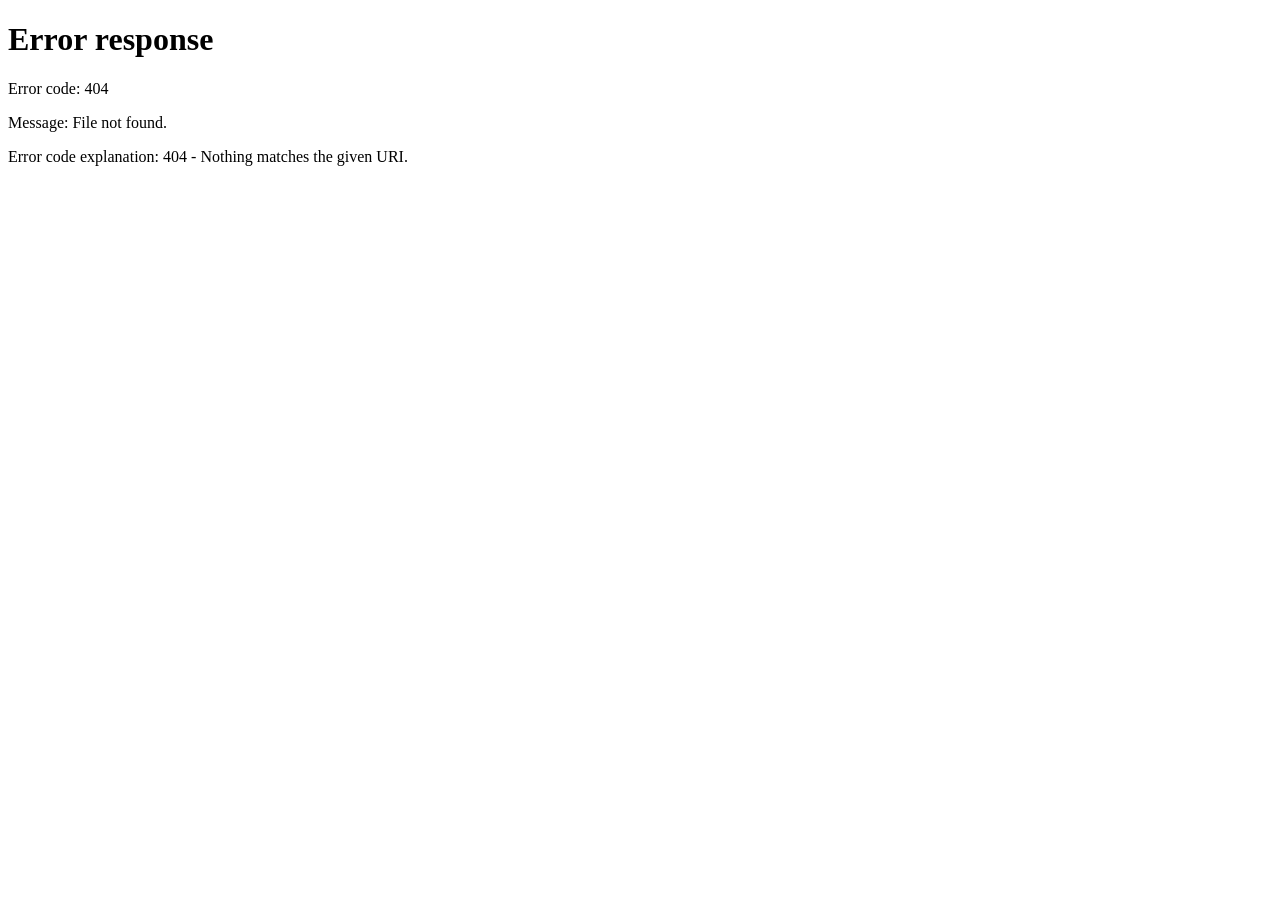
==== web/index.html @ 47eb656e "Add index.html redirect to the pharmacy guide Cloudflare Pages 404s the bare domain root without an " ====
<!DOCTYPE html>
<html lang="ru">
<head>
<meta charset="UTF-8">
<meta http-equiv="refresh" content="0; url=/aptechka-obshie-pravila">
<link rel="canonical" href="/aptechka-obshie-pravila">
<title>Гид от врача</title>
</head>
<body>
<p><a href="/aptechka-obshie-pravila">Домашняя аптечка: что действительно нужно</a></p>
<script>location.replace('/aptechka-obshie-pravila');</script>
</body>
</html>
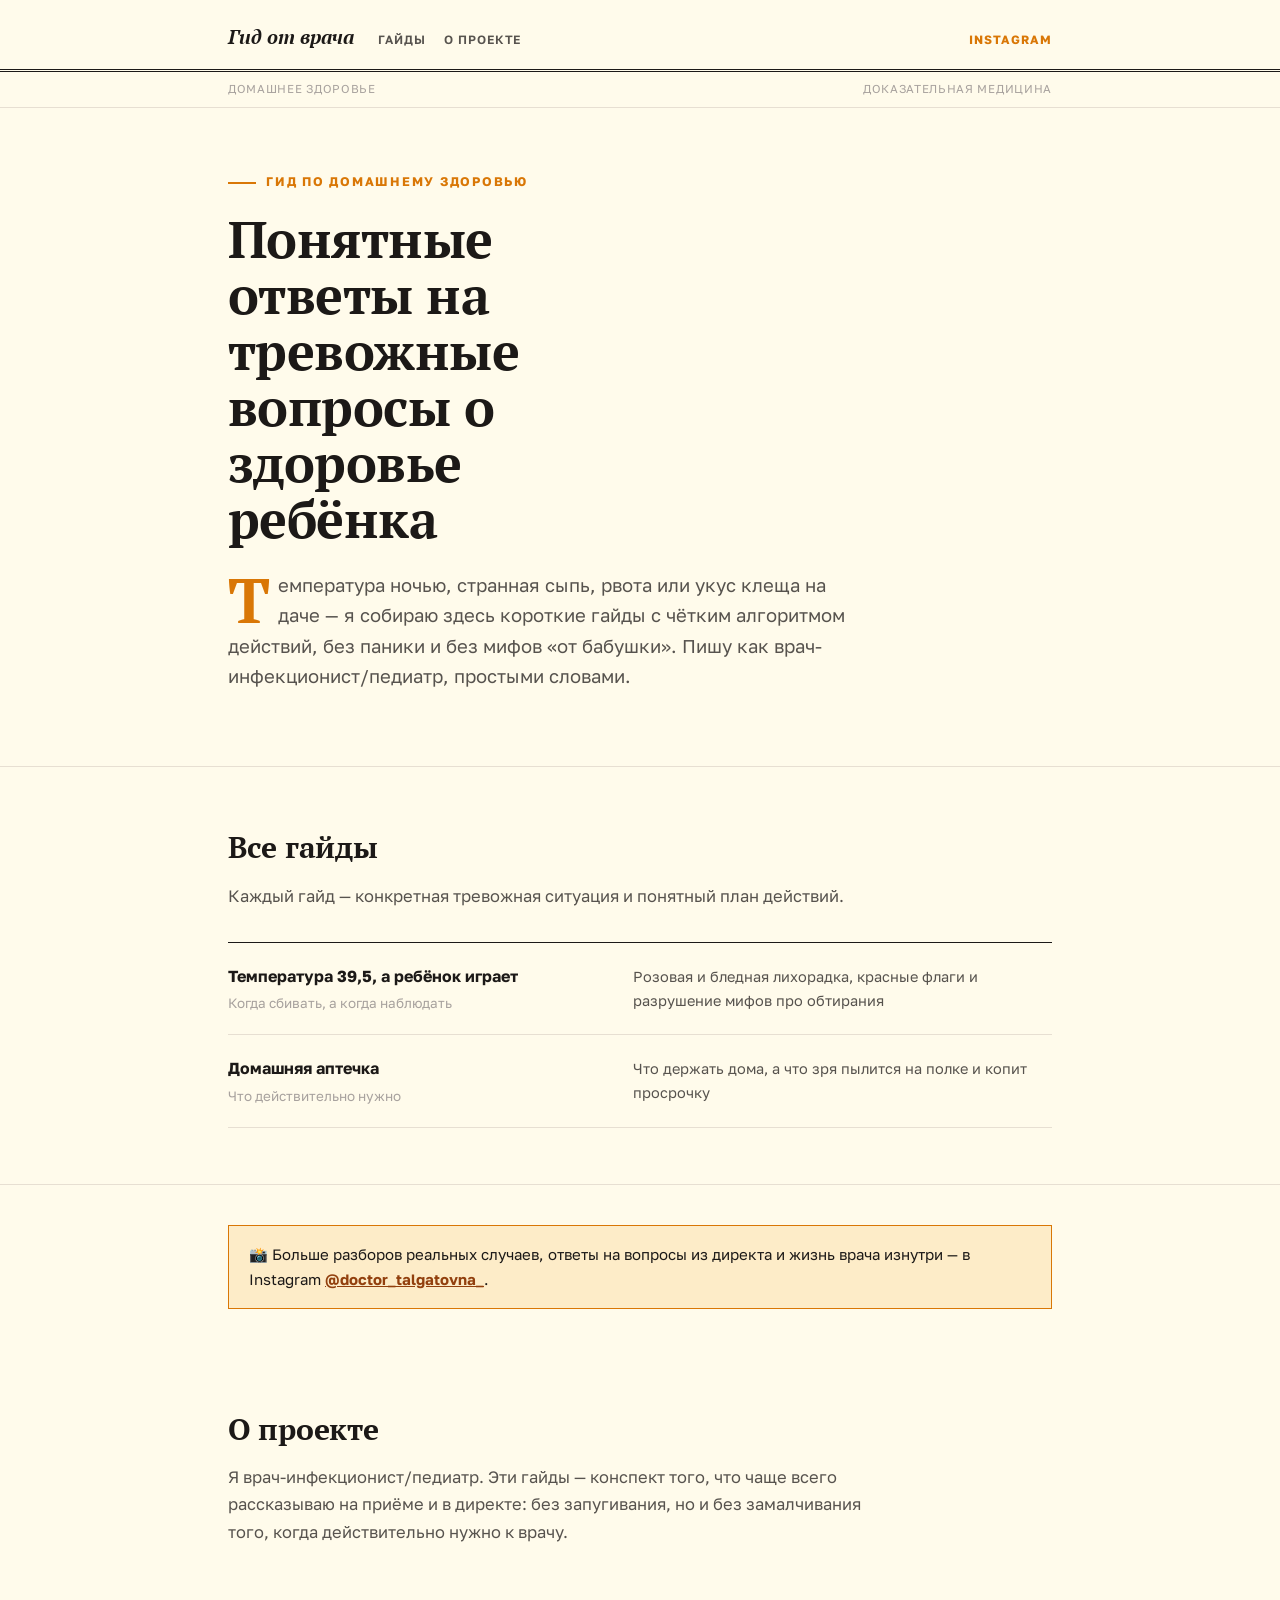
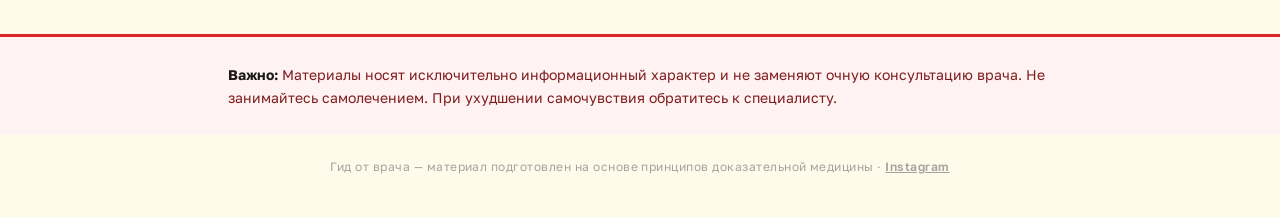
==== commit fbbbc891: "Main page" ====
--- a/web/index.html
+++ b/web/index.html
@@ -2,12 +2,104 @@
 <html lang="ru">
 <head>
 <meta charset="UTF-8">
-<meta http-equiv="refresh" content="0; url=/aptechka-obshie-pravila">
-<link rel="canonical" href="/aptechka-obshie-pravila">
-<title>Гид от врача</title>
+<meta name="viewport" content="width=device-width, initial-scale=1">
+<title>Гид от врача — понятные ответы о здоровье ребёнка</title>
+<meta name="description" content="Гайды от врача-инфекциониста/педиатра: что делать при температуре, сыпи, отравлении и других тревожных ситуациях — без паники и мифов.">
+<link rel="canonical" href="/">
+<link rel="stylesheet" href="style.css">
 </head>
 <body>
-<p><a href="/aptechka-obshie-pravila">Домашняя аптечка: что действительно нужно</a></p>
-<script>location.replace('/aptechka-obshie-pravila');</script>
+
+<header class="masthead">
+  <div class="container">
+    <a class="brand" href="#top">Гид от врача</a>
+    <nav>
+      <a href="#guides">Гайды</a>
+      <a href="#o-proekte">О проекте</a>
+    </nav>
+    <a class="ig-link" href="https://www.instagram.com/doctor_talgatovna_?igsh=bWFnMjVhcnZ3eXN3" target="_blank" rel="noopener">Instagram</a>
+  </div>
+</header>
+<div class="issue-line">
+  <div class="container">
+    <span>Домашнее здоровье</span>
+    <span>Доказательная медицина</span>
+  </div>
+</div>
+
+<section class="hero" id="top">
+  <div class="container">
+    <div class="eyebrow">Гид по домашнему здоровью</div>
+    <h1>Понятные ответы на тревожные вопросы о здоровье ребёнка</h1>
+    <p class="dek">Температура ночью, странная сыпь, рвота или укус клеща на даче — я собираю здесь короткие гайды с чётким алгоритмом действий, без паники и без мифов «от бабушки». Пишу как врач-инфекционист/педиатр, простыми словами.</p>
+  </div>
+</section>
+
+<section id="guides">
+  <div class="container">
+    <div class="reveal">
+      <h2>Все гайды</h2>
+      <p class="section-lead">Каждый гайд — конкретная тревожная ситуация и понятный план действий.</p>
+    </div>
+    <div class="entry-list">
+      <a class="entry guide-entry reveal" href="/temperatura-rebenok-igraet">
+        <div class="term">Температура 39,5, а ребёнок играет<span class="sub">Когда сбивать, а когда наблюдать</span></div>
+        <div class="desc">Розовая и бледная лихорадка, красные флаги и разрушение мифов про обтирания</div>
+      </a>
+      <a class="entry guide-entry reveal" href="/aptechka-obshie-pravila">
+        <div class="term">Домашняя аптечка<span class="sub">Что действительно нужно</span></div>
+        <div class="desc">Что держать дома, а что зря пылится на полке и копит просрочку</div>
+      </a>
+    </div>
+  </div>
+</section>
+
+<div class="container">
+  <div class="cta-inline reveal">
+    📸 Больше разборов реальных случаев, ответы на вопросы из директа и жизнь врача изнутри — в Instagram <a href="https://www.instagram.com/doctor_talgatovna_?igsh=bWFnMjVhcnZ3eXN3" target="_blank" rel="noopener"><strong>@doctor_talgatovna_</strong></a>.
+  </div>
+</div>
+
+<section id="o-proekte">
+  <div class="container">
+    <div class="reveal">
+      <h2>О проекте</h2>
+      <p class="section-lead">Я врач-инфекционист/педиатр. Эти гайды — конспект того, что чаще всего рассказываю на приёме и в директе: без запугивания, но и без замалчивания того, когда действительно нужно к врачу.</p>
+    </div>
+  </div>
+</section>
+
+<footer class="disclaimer">
+  <div class="container">
+    <div class="box">
+      <strong>Важно:</strong> Материалы носят исключительно информационный характер и не заменяют очную консультацию врача. Не занимайтесь самолечением. При ухудшении самочувствия обратитесь к специалисту.
+    </div>
+  </div>
+</footer>
+<div class="site-footer-meta">Гид от врача — материал подготовлен на основе принципов доказательной медицины · <a href="https://www.instagram.com/doctor_talgatovna_?igsh=bWFnMjVhcnZ3eXN3" target="_blank" rel="noopener">Instagram</a></div>
+
+<script>
+(function () {
+  var items = document.querySelectorAll('.reveal');
+  var reduceMotion = window.matchMedia('(prefers-reduced-motion: reduce)').matches;
+
+  if (reduceMotion || !('IntersectionObserver' in window)) {
+    items.forEach(function (el) { el.classList.add('is-visible'); });
+    return;
+  }
+
+  var observer = new IntersectionObserver(function (entries) {
+    entries.forEach(function (entry) {
+      if (entry.isIntersecting) {
+        entry.target.classList.add('is-visible');
+        observer.unobserve(entry.target);
+      }
+    });
+  }, { threshold: 0.15, rootMargin: '0px 0px -60px 0px' });
+
+  items.forEach(function (el) { observer.observe(el); });
+})();
+</script>
+
 </body>
 </html>
--- a/web/style.css
+++ b/web/style.css
@@ -0,0 +1,540 @@
+@import url('https://fonts.googleapis.com/css2?family=Golos+Text:wght@400;500;600;700&family=PT+Serif:ital,wght@0,400;0,700;1,400;1,700&display=swap');
+
+:root {
+  --paper: #fffbeb;
+  --paper-raised: #ffffff;
+  --ink: #1c1917;
+  --ink-soft: #57534e;
+  --ink-faint: #a8a29e;
+  --rule: #e7dfd2;
+  --rule-strong: #1c1917;
+  --accent: #d97706;
+  --accent-deep: #92400e;
+  --tint-bg: #fdecc8;
+  --warn-bg: #fef2f2;
+  --warn-border: #dc2626;
+  --measure: 640px;
+}
+
+* { box-sizing: border-box; }
+
+html { scroll-behavior: smooth; }
+
+html, body {
+  overflow-x: hidden;
+  max-width: 100%;
+}
+
+body {
+  margin: 0;
+  background: var(--paper);
+  color: var(--ink);
+  font-family: "Golos Text", -apple-system, "Segoe UI", Roboto, sans-serif;
+  font-size: 17px;
+  line-height: 1.65;
+}
+
+a { color: var(--accent); }
+
+h1, h2, h3 {
+  font-family: "PT Serif", Georgia, serif;
+  font-weight: 700;
+  color: var(--ink);
+  letter-spacing: -0.01em;
+}
+
+.container {
+  max-width: 880px;
+  margin: 0 auto;
+  padding: 0 28px;
+}
+
+/* ---------- Masthead ---------- */
+.masthead {
+  border-bottom: 3px double var(--rule-strong);
+}
+
+.masthead .container {
+  display: flex;
+  align-items: baseline;
+  gap: 24px;
+  padding: 20px 28px 16px;
+}
+
+.masthead .brand {
+  font-family: "PT Serif", serif;
+  font-weight: 700;
+  font-style: italic;
+  font-size: 20px;
+  color: var(--ink);
+  text-decoration: none;
+  flex-shrink: 0;
+}
+
+.masthead nav {
+  display: flex;
+  gap: 18px;
+  overflow-x: auto;
+  min-width: 0;
+  flex: 1;
+}
+
+.masthead nav a {
+  font-size: 12px;
+  letter-spacing: 0.08em;
+  text-transform: uppercase;
+  color: var(--ink-soft);
+  text-decoration: none;
+  white-space: nowrap;
+  font-weight: 600;
+}
+
+.masthead nav a:hover { color: var(--accent); }
+
+.ig-link {
+  flex-shrink: 0;
+  font-size: 12px;
+  letter-spacing: 0.08em;
+  text-transform: uppercase;
+  color: var(--accent);
+  text-decoration: none;
+  white-space: nowrap;
+  font-weight: 700;
+}
+
+.ig-link:hover {
+  color: var(--accent-deep);
+  text-decoration: underline;
+}
+
+.issue-line {
+  border-bottom: 1px solid var(--rule);
+}
+
+.issue-line .container {
+  display: flex;
+  justify-content: space-between;
+  padding: 8px 28px;
+  font-size: 11.5px;
+  letter-spacing: 0.06em;
+  text-transform: uppercase;
+  color: var(--ink-faint);
+}
+
+/* ---------- Hero ---------- */
+.hero {
+  padding: 64px 0 56px;
+  border-bottom: 1px solid var(--rule);
+}
+
+.hero .eyebrow {
+  font-size: 12.5px;
+  letter-spacing: 0.14em;
+  text-transform: uppercase;
+  color: var(--accent);
+  font-weight: 700;
+  margin-bottom: 18px;
+}
+
+.hero .eyebrow::before {
+  content: "";
+  display: inline-block;
+  width: 28px;
+  height: 2px;
+  background: var(--accent);
+  margin-right: 10px;
+  vertical-align: middle;
+}
+
+.hero h1 {
+  font-size: clamp(32px, 5.4vw, 52px);
+  line-height: 1.08;
+  margin: 0 0 22px;
+  max-width: 15ch;
+}
+
+.hero .dek {
+  max-width: var(--measure);
+  font-size: 18.5px;
+  color: var(--ink-soft);
+}
+
+.hero .dek::first-letter {
+  font-family: "PT Serif", serif;
+  font-size: 3.4em;
+  font-weight: 700;
+  float: left;
+  line-height: 0.82;
+  padding: 4px 8px 0 0;
+  color: var(--accent);
+}
+
+/* ---------- Sections ---------- */
+section {
+  padding: 56px 0;
+  border-bottom: 1px solid var(--rule);
+}
+
+section:last-of-type { border-bottom: none; }
+
+.kicker {
+  display: flex;
+  align-items: baseline;
+  gap: 14px;
+  margin-bottom: 6px;
+}
+
+.kicker .no {
+  font-family: "PT Serif", serif;
+  font-style: italic;
+  font-size: 15px;
+  color: var(--accent);
+  font-weight: 700;
+}
+
+h2 {
+  font-size: 30px;
+  margin: 0 0 10px;
+}
+
+.section-lead {
+  color: var(--ink-soft);
+  margin: 0 0 32px;
+  max-width: var(--measure);
+  font-size: 16.5px;
+}
+
+/* Callouts: printed note, not a colored SaaS card */
+.callout {
+  border-top: 1px solid var(--rule-strong);
+  border-bottom: 1px solid var(--rule-strong);
+  padding: 18px 0;
+  margin: 28px 0;
+  font-size: 15.5px;
+}
+
+.callout strong { color: var(--accent); }
+
+.callout.warning {
+  background: var(--warn-bg);
+  border-top-color: var(--warn-border);
+  border-bottom-color: var(--warn-border);
+  padding: 18px 22px;
+}
+
+.callout.warning strong { color: var(--warn-border); }
+
+.flag-list {
+  margin: 12px 0 0;
+  padding-left: 20px;
+}
+
+.flag-list li {
+  margin-bottom: 6px;
+}
+
+/* ---------- Instagram CTA banner ---------- */
+.cta-inline {
+  background: var(--tint-bg);
+  border: 1px solid var(--accent);
+  padding: 16px 20px;
+  margin: 40px 0;
+  font-size: 15px;
+  color: var(--ink);
+}
+
+.cta-inline a {
+  color: var(--accent-deep);
+}
+
+/* ---------- Problem list (was 3 rounded cards) ---------- */
+.numbered-list {
+  display: grid;
+  gap: 0;
+  border-top: 1px solid var(--rule);
+}
+
+.numbered-item {
+  display: grid;
+  grid-template-columns: 64px 1fr;
+  gap: 20px;
+  padding: 22px 0;
+  border-bottom: 1px solid var(--rule);
+}
+
+.numbered-item .num {
+  font-family: "PT Serif", serif;
+  font-style: italic;
+  font-size: 28px;
+  color: var(--ink-faint);
+}
+
+.numbered-item h3 {
+  font-size: 17px;
+  margin: 0 0 4px;
+}
+
+.numbered-item p {
+  margin: 0;
+  font-size: 15px;
+  color: var(--ink-soft);
+}
+
+/* ---------- Checklist entries (was rounded card grid) ---------- */
+.entry-list {
+  border-top: 1px solid var(--rule-strong);
+}
+
+.entry {
+  display: grid;
+  grid-template-columns: 1fr 1.1fr;
+  gap: 24px;
+  padding: 20px 0;
+  border-bottom: 1px solid var(--rule);
+  align-items: baseline;
+}
+
+.entry .term {
+  font-weight: 700;
+  font-size: 16px;
+}
+
+.entry .term .sub {
+  display: block;
+  font-weight: 400;
+  font-size: 13.5px;
+  color: var(--ink-faint);
+  margin-top: 3px;
+}
+
+.entry .desc {
+  font-size: 14.5px;
+  color: var(--ink-soft);
+}
+
+/* ---------- Guide index (homepage) ---------- */
+a.entry.guide-entry {
+  display: grid;
+  text-decoration: none;
+  color: inherit;
+  cursor: pointer;
+  transition: background 150ms ease, padding-left 150ms ease;
+}
+
+a.entry.guide-entry:hover {
+  background: var(--tint-bg);
+  padding-left: 12px;
+}
+
+a.entry.guide-entry .term {
+  color: var(--ink);
+}
+
+a.entry.guide-entry:hover .term {
+  color: var(--accent-deep);
+}
+
+/* ---------- Numbered steps ---------- */
+.steps {
+  list-style: none;
+  margin: 0;
+  padding: 0;
+  counter-reset: step;
+  border-top: 1px solid var(--rule-strong);
+}
+
+.steps li {
+  counter-increment: step;
+  display: grid;
+  grid-template-columns: 48px 1fr;
+  gap: 18px;
+  padding: 18px 0;
+  border-bottom: 1px solid var(--rule);
+}
+
+.steps li::before {
+  content: counter(step, decimal-leading-zero);
+  font-family: "PT Serif", serif;
+  font-style: italic;
+  color: var(--accent);
+  font-size: 18px;
+  font-weight: 700;
+}
+
+/* ---------- Myth vs fact ---------- */
+.myth-pair {
+  display: grid;
+  grid-template-columns: 1fr 1fr;
+  border: 1px solid var(--rule-strong);
+  margin-bottom: 20px;
+}
+
+.myth-pair > div {
+  padding: 22px 24px;
+}
+
+.myth-pair .myth {
+  border-right: 1px solid var(--rule-strong);
+  background: transparent;
+}
+
+.myth-pair .fact {
+  background: var(--tint-bg);
+}
+
+.tag {
+  display: block;
+  font-size: 11px;
+  font-weight: 700;
+  letter-spacing: 0.1em;
+  text-transform: uppercase;
+  margin-bottom: 10px;
+}
+
+.myth .tag { color: var(--ink-faint); }
+.fact .tag { color: var(--accent-deep); }
+
+.myth-pair p {
+  margin: 0;
+  font-size: 15px;
+}
+
+.myth-pair .myth p { font-style: italic; color: var(--ink-soft); }
+
+/* ---------- Situations: definition-list style ---------- */
+.situations {
+  border-top: 1px solid var(--rule-strong);
+}
+
+.situation-row {
+  display: grid;
+  grid-template-columns: 200px 1fr;
+  gap: 24px;
+  padding: 20px 0;
+  border-bottom: 1px solid var(--rule);
+}
+
+.situation-row .who {
+  font-family: "PT Serif", serif;
+  font-weight: 700;
+  font-style: italic;
+  font-size: 17px;
+}
+
+.situation-row .what {
+  font-size: 14.5px;
+  color: var(--ink-soft);
+}
+
+/* ---------- Printable checklist ---------- */
+.checklist {
+  list-style: none;
+  margin: 0;
+  padding: 0;
+  border-top: 1px solid var(--rule-strong);
+}
+
+.checklist li {
+  display: flex;
+  align-items: center;
+  gap: 14px;
+  padding: 14px 2px;
+  border-bottom: 1px solid var(--rule);
+  font-size: 15.5px;
+}
+
+.checklist input[type="checkbox"] {
+  appearance: none;
+  width: 18px;
+  height: 18px;
+  border: 1.5px solid var(--ink);
+  flex-shrink: 0;
+  cursor: pointer;
+  position: relative;
+}
+
+.checklist input[type="checkbox"]:checked {
+  background: var(--accent);
+  border-color: var(--accent);
+}
+
+.checklist input[type="checkbox"]:checked::after {
+  content: "";
+  position: absolute;
+  left: 5px;
+  top: 1px;
+  width: 5px;
+  height: 10px;
+  border: solid #fff;
+  border-width: 0 2px 2px 0;
+  transform: rotate(45deg);
+}
+
+.checklist label { cursor: pointer; }
+
+/* ---------- Disclaimer footer ---------- */
+footer.disclaimer {
+  background: var(--warn-bg);
+  border-top: 3px solid var(--warn-border);
+  padding: 26px 0;
+}
+
+footer.disclaimer .box {
+  font-size: 14px;
+  color: #7f1d1d;
+}
+
+footer.disclaimer .box strong { color: var(--ink); }
+
+.site-footer-meta {
+  text-align: center;
+  font-size: 12px;
+  letter-spacing: 0.04em;
+  color: var(--ink-faint);
+  padding: 22px 0 40px;
+}
+
+.site-footer-meta a {
+  color: var(--ink-faint);
+  font-weight: 600;
+}
+
+.site-footer-meta a:hover { color: var(--accent); }
+
+/* ---------- Scroll reveal ---------- */
+.reveal {
+  opacity: 0;
+  transform: translateY(16px);
+  transition: opacity 550ms ease, transform 550ms ease;
+}
+
+.reveal.is-visible {
+  opacity: 1;
+  transform: translateY(0);
+}
+
+.reveal:nth-child(1) { transition-delay: 0ms; }
+.reveal:nth-child(2) { transition-delay: 50ms; }
+.reveal:nth-child(3) { transition-delay: 100ms; }
+.reveal:nth-child(4) { transition-delay: 150ms; }
+.reveal:nth-child(5) { transition-delay: 200ms; }
+.reveal:nth-child(6) { transition-delay: 250ms; }
+.reveal:nth-child(7) { transition-delay: 300ms; }
+
+@media (prefers-reduced-motion: reduce) {
+  .reveal {
+    transition: none;
+    opacity: 1;
+    transform: none;
+  }
+}
+
+@media (max-width: 720px) {
+  .entry { grid-template-columns: 1fr; gap: 6px; }
+  .myth-pair { grid-template-columns: 1fr; }
+  .myth-pair .myth { border-right: none; border-bottom: 1px solid var(--rule-strong); }
+  .situation-row { grid-template-columns: 1fr; gap: 6px; }
+  .numbered-item { grid-template-columns: 40px 1fr; }
+  .masthead .container { flex-wrap: wrap; }
+  .masthead nav { order: 3; flex: 1 1 100%; gap: 12px; }
+}
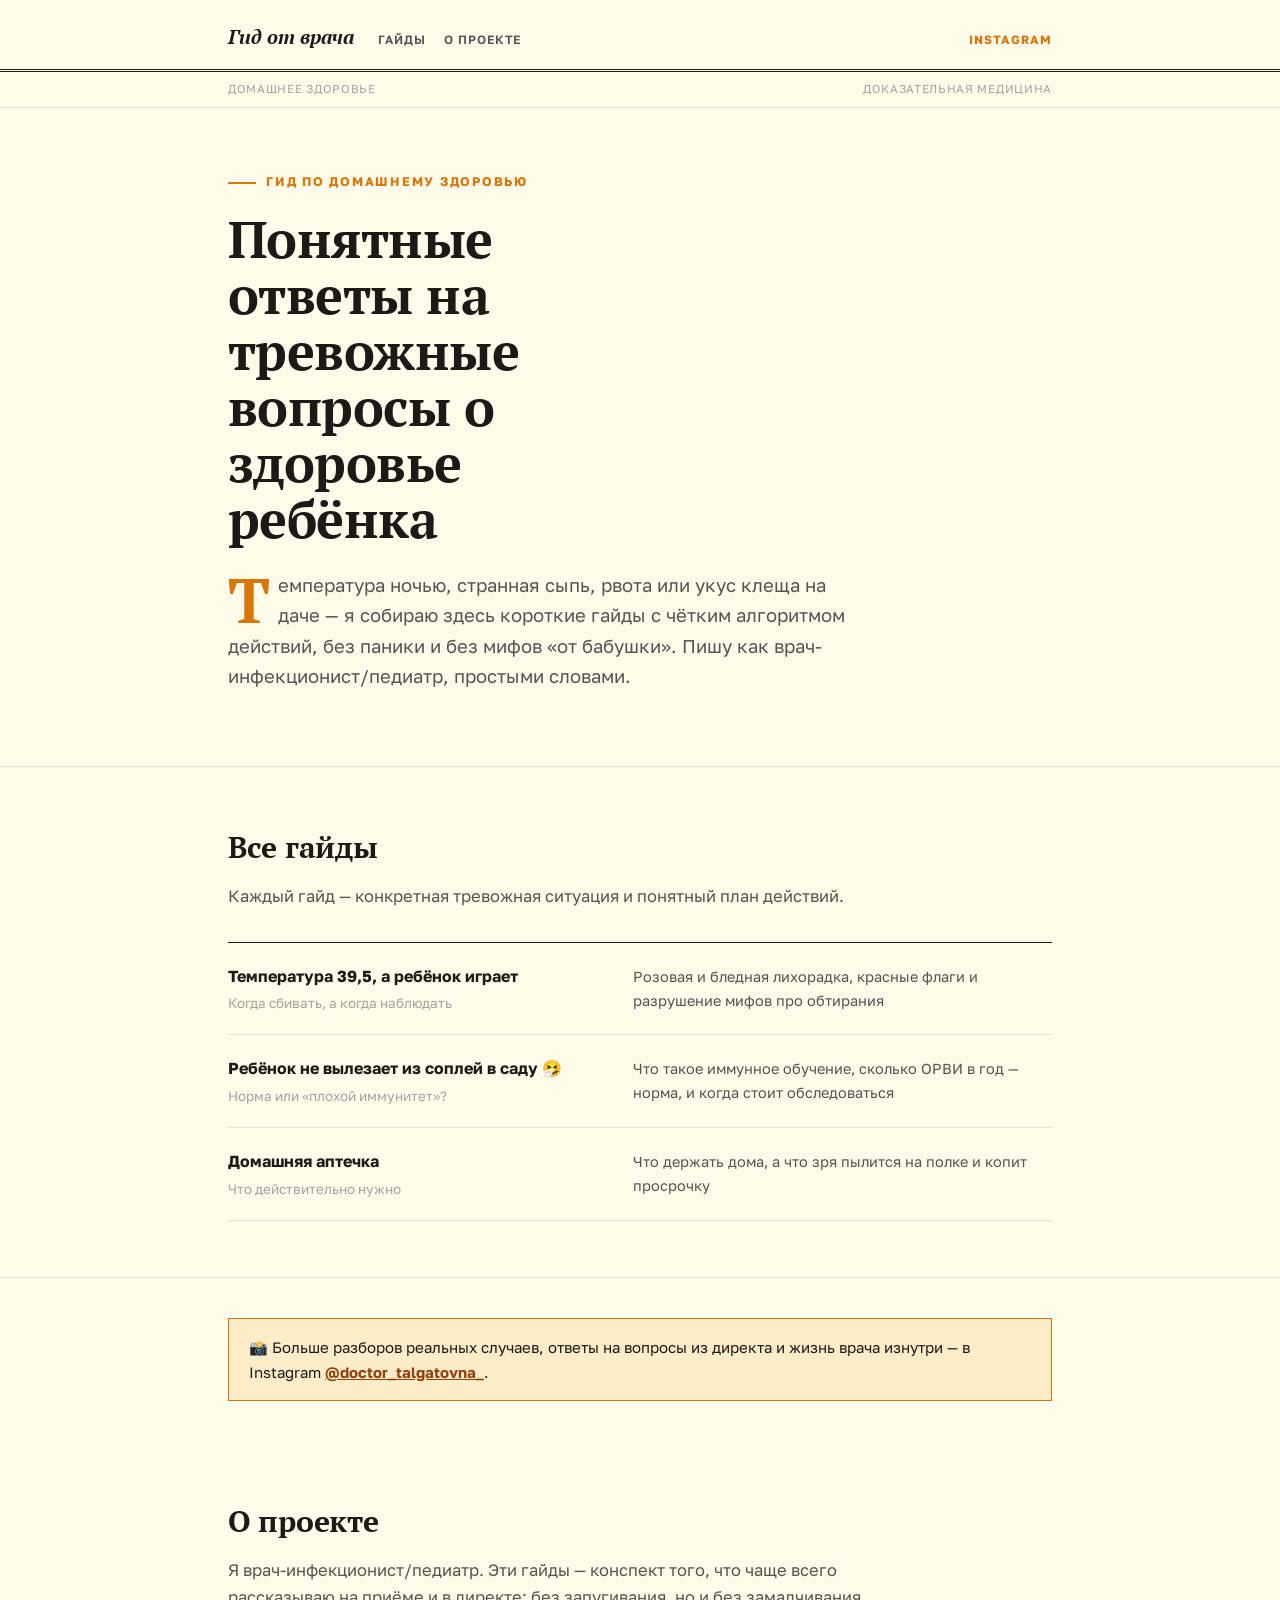
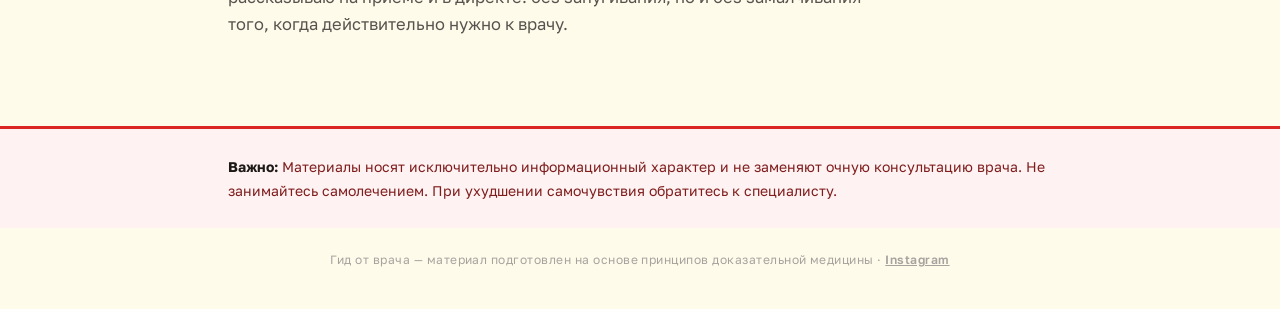
==== commit d7bfa6c6: "new page" ====
--- a/web/index.html
+++ b/web/index.html
@@ -45,6 +45,10 @@
       <a class="entry guide-entry reveal" href="/temperatura-rebenok-igraet">
         <div class="term">Температура 39,5, а ребёнок играет<span class="sub">Когда сбивать, а когда наблюдать</span></div>
         <div class="desc">Розовая и бледная лихорадка, красные флаги и разрушение мифов про обтирания</div>
+      </a>
+      <a class="entry guide-entry reveal" href="/sadik-ne-vylezaet-iz-soplej">
+        <div class="term">Ребёнок не вылезает из соплей в саду 🤧<span class="sub">Норма или «плохой иммунитет»?</span></div>
+        <div class="desc">Что такое иммунное обучение, сколько ОРВИ в год — норма, и когда стоит обследоваться</div>
       </a>
       <a class="entry guide-entry reveal" href="/aptechka-obshie-pravila">
         <div class="term">Домашняя аптечка<span class="sub">Что действительно нужно</span></div>
--- a/web/style.css
+++ b/web/style.css
@@ -233,6 +233,45 @@
   margin-bottom: 6px;
 }
 
+/* ---------- Big stat pull-quote ---------- */
+.stat-block {
+  display: grid;
+  grid-template-columns: auto 1fr;
+  gap: 24px;
+  align-items: center;
+  border: 2px solid var(--accent);
+  background: var(--tint-bg);
+  padding: 28px 26px;
+  margin: 32px 0;
+}
+
+.stat-number {
+  font-family: "PT Serif", serif;
+  font-weight: 700;
+  font-size: 56px;
+  color: var(--accent-deep);
+  line-height: 1;
+  white-space: nowrap;
+}
+
+.stat-label {
+  font-size: 15px;
+  color: var(--ink-soft);
+}
+
+@media (max-width: 560px) {
+  .stat-block { grid-template-columns: 1fr; text-align: left; }
+  .stat-number { font-size: 44px; }
+}
+
+/* ---------- Hero decorative emoji (per-guide visual variety) ---------- */
+.hero-emoji {
+  font-size: 44px;
+  line-height: 1;
+  margin-bottom: 12px;
+  display: block;
+}
+
 /* ---------- Instagram CTA banner ---------- */
 .cta-inline {
   background: var(--tint-bg);
@@ -472,6 +511,30 @@
 
 .checklist label { cursor: pointer; }
 
+/* ---------- Sources / citations ---------- */
+.sources {
+  margin-top: 32px;
+  padding-top: 20px;
+  border-top: 1px solid var(--rule);
+}
+
+.sources h3 {
+  font-size: 15px;
+  margin: 0 0 10px;
+}
+
+.sources ol {
+  margin: 0;
+  padding-left: 20px;
+  font-size: 12.5px;
+  color: var(--ink-faint);
+  line-height: 1.6;
+}
+
+.sources li {
+  margin-bottom: 6px;
+}
+
 /* ---------- Disclaimer footer ---------- */
 footer.disclaimer {
   background: var(--warn-bg);
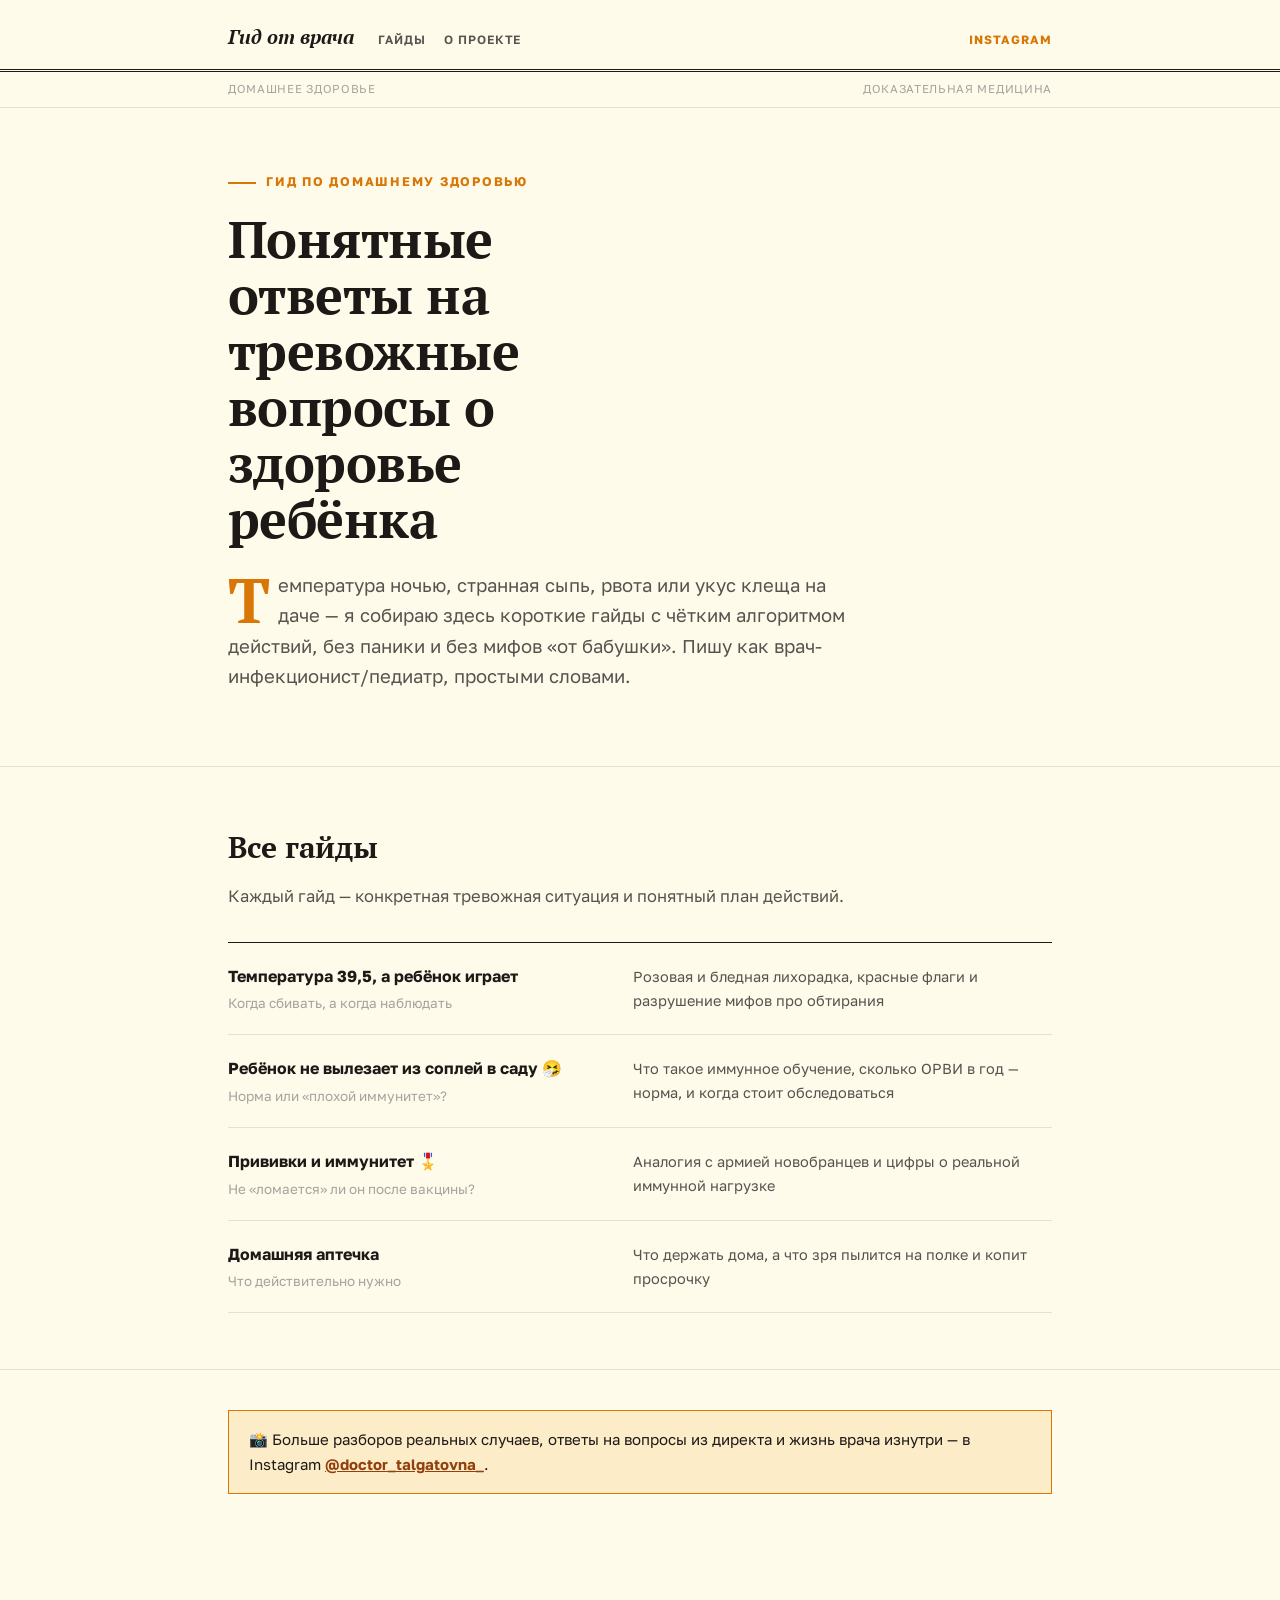
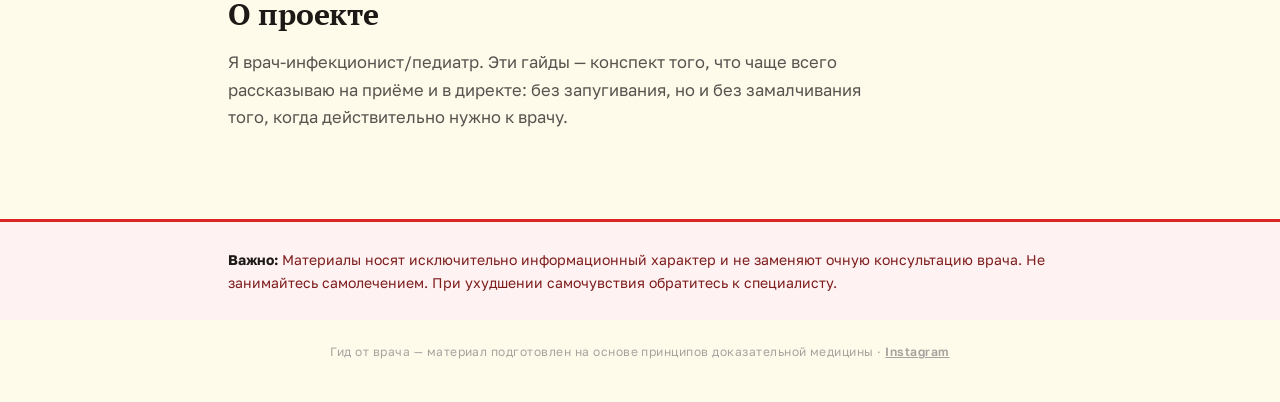
==== commit 25720adc: "Вакцины" ====
--- a/web/index.html
+++ b/web/index.html
@@ -49,6 +49,10 @@
       <a class="entry guide-entry reveal" href="/sadik-ne-vylezaet-iz-soplej">
         <div class="term">Ребёнок не вылезает из соплей в саду 🤧<span class="sub">Норма или «плохой иммунитет»?</span></div>
         <div class="desc">Что такое иммунное обучение, сколько ОРВИ в год — норма, и когда стоит обследоваться</div>
+      </a>
+      <a class="entry guide-entry reveal" href="/privivki-immunitet">
+        <div class="term">Прививки и иммунитет 🎖️<span class="sub">Не «ломается» ли он после вакцины?</span></div>
+        <div class="desc">Аналогия с армией новобранцев и цифры о реальной иммунной нагрузке</div>
       </a>
       <a class="entry guide-entry reveal" href="/aptechka-obshie-pravila">
         <div class="term">Домашняя аптечка<span class="sub">Что действительно нужно</span></div>
--- a/web/style.css
+++ b/web/style.css
@@ -272,6 +272,90 @@
   display: block;
 }
 
+/* ---------- Story timeline (connected icon narrative) ---------- */
+.story-timeline {
+  position: relative;
+  margin: 32px 0;
+}
+
+.story-timeline::before {
+  content: "";
+  position: absolute;
+  left: 27px;
+  top: 28px;
+  bottom: 28px;
+  width: 2px;
+  background: var(--rule);
+}
+
+.story-node {
+  position: relative;
+  display: grid;
+  grid-template-columns: 56px 1fr;
+  gap: 20px;
+  padding-bottom: 32px;
+}
+
+.story-node:last-child {
+  padding-bottom: 0;
+}
+
+.story-icon {
+  position: relative;
+  z-index: 1;
+  width: 56px;
+  height: 56px;
+  border-radius: 50%;
+  border: 2px solid var(--accent);
+  background: var(--paper);
+  display: flex;
+  align-items: center;
+  justify-content: center;
+  font-size: 26px;
+}
+
+.story-node h3 {
+  font-size: 17px;
+  margin: 6px 0 4px;
+}
+
+.story-node p {
+  margin: 0;
+  font-size: 14.5px;
+  color: var(--ink-soft);
+}
+
+/* ---------- Meter bar (illustrative, not precision data-viz) ---------- */
+.meter {
+  margin: 28px 0;
+}
+
+.meter-track {
+  height: 26px;
+  background: var(--tint-bg);
+  border: 1px solid var(--accent);
+  border-radius: 999px;
+  overflow: hidden;
+}
+
+.meter-fill {
+  height: 100%;
+  min-width: 6px;
+  background: var(--accent);
+  border-radius: 999px 0 0 999px;
+}
+
+.meter-caption {
+  margin-top: 10px;
+  font-size: 14.5px;
+  color: var(--ink-soft);
+}
+
+.meter-caption strong {
+  color: var(--accent-deep);
+  font-size: 17px;
+}
+
 /* ---------- Instagram CTA banner ---------- */
 .cta-inline {
   background: var(--tint-bg);
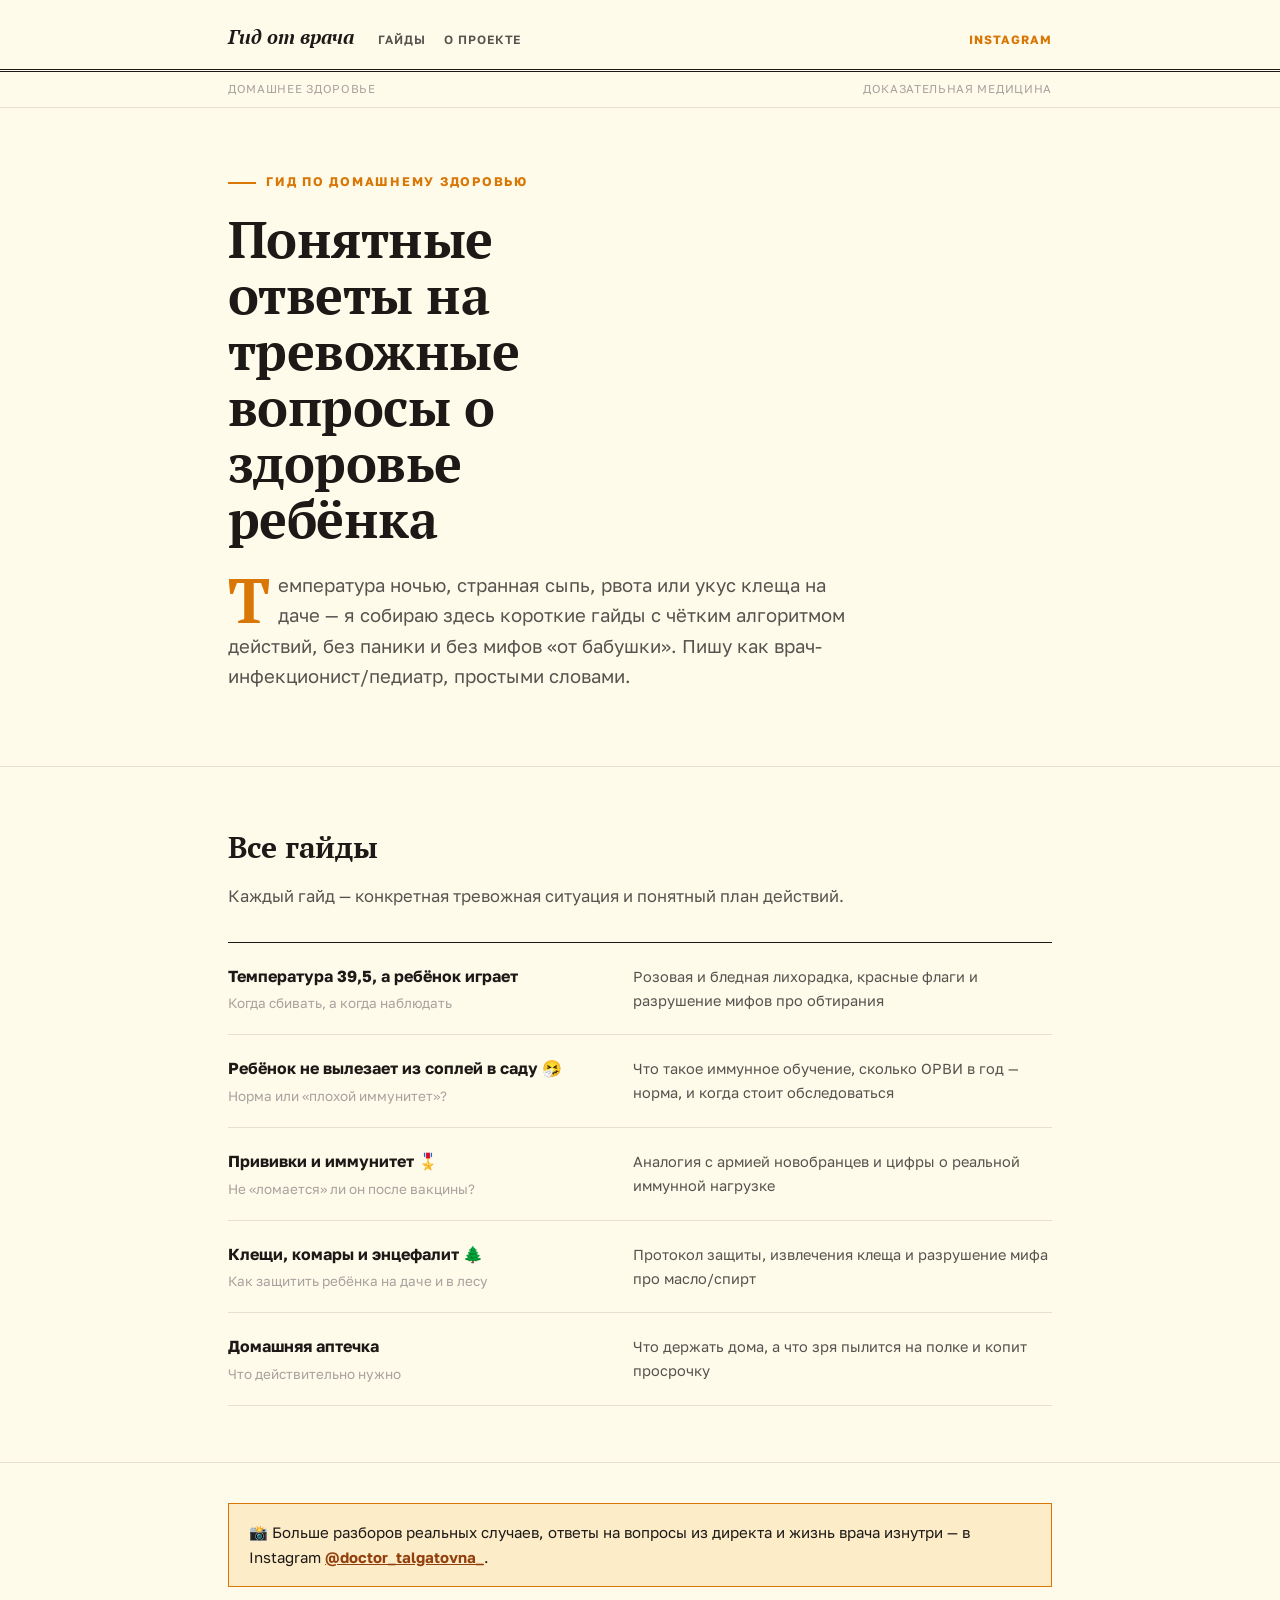
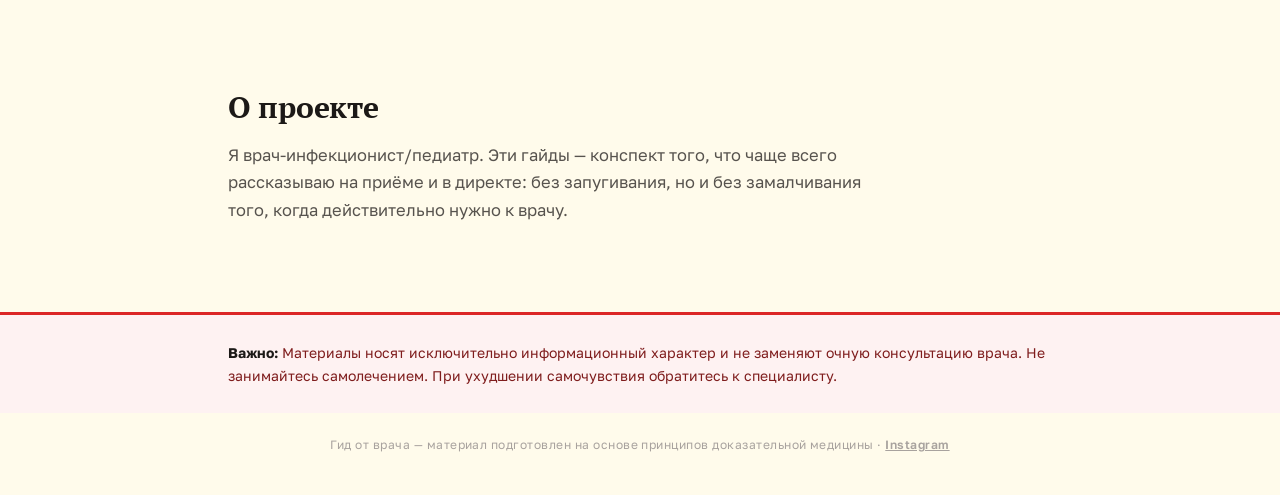
==== commit 1fcdb53a: "Клещи" ====
--- a/web/index.html
+++ b/web/index.html
@@ -53,6 +53,10 @@
       <a class="entry guide-entry reveal" href="/privivki-immunitet">
         <div class="term">Прививки и иммунитет 🎖️<span class="sub">Не «ломается» ли он после вакцины?</span></div>
         <div class="desc">Аналогия с армией новобранцев и цифры о реальной иммунной нагрузке</div>
+      </a>
+      <a class="entry guide-entry reveal" href="/kleshi-encefalit">
+        <div class="term">Клещи, комары и энцефалит 🌲<span class="sub">Как защитить ребёнка на даче и в лесу</span></div>
+        <div class="desc">Протокол защиты, извлечения клеща и разрушение мифа про масло/спирт</div>
       </a>
       <a class="entry guide-entry reveal" href="/aptechka-obshie-pravila">
         <div class="term">Домашняя аптечка<span class="sub">Что действительно нужно</span></div>
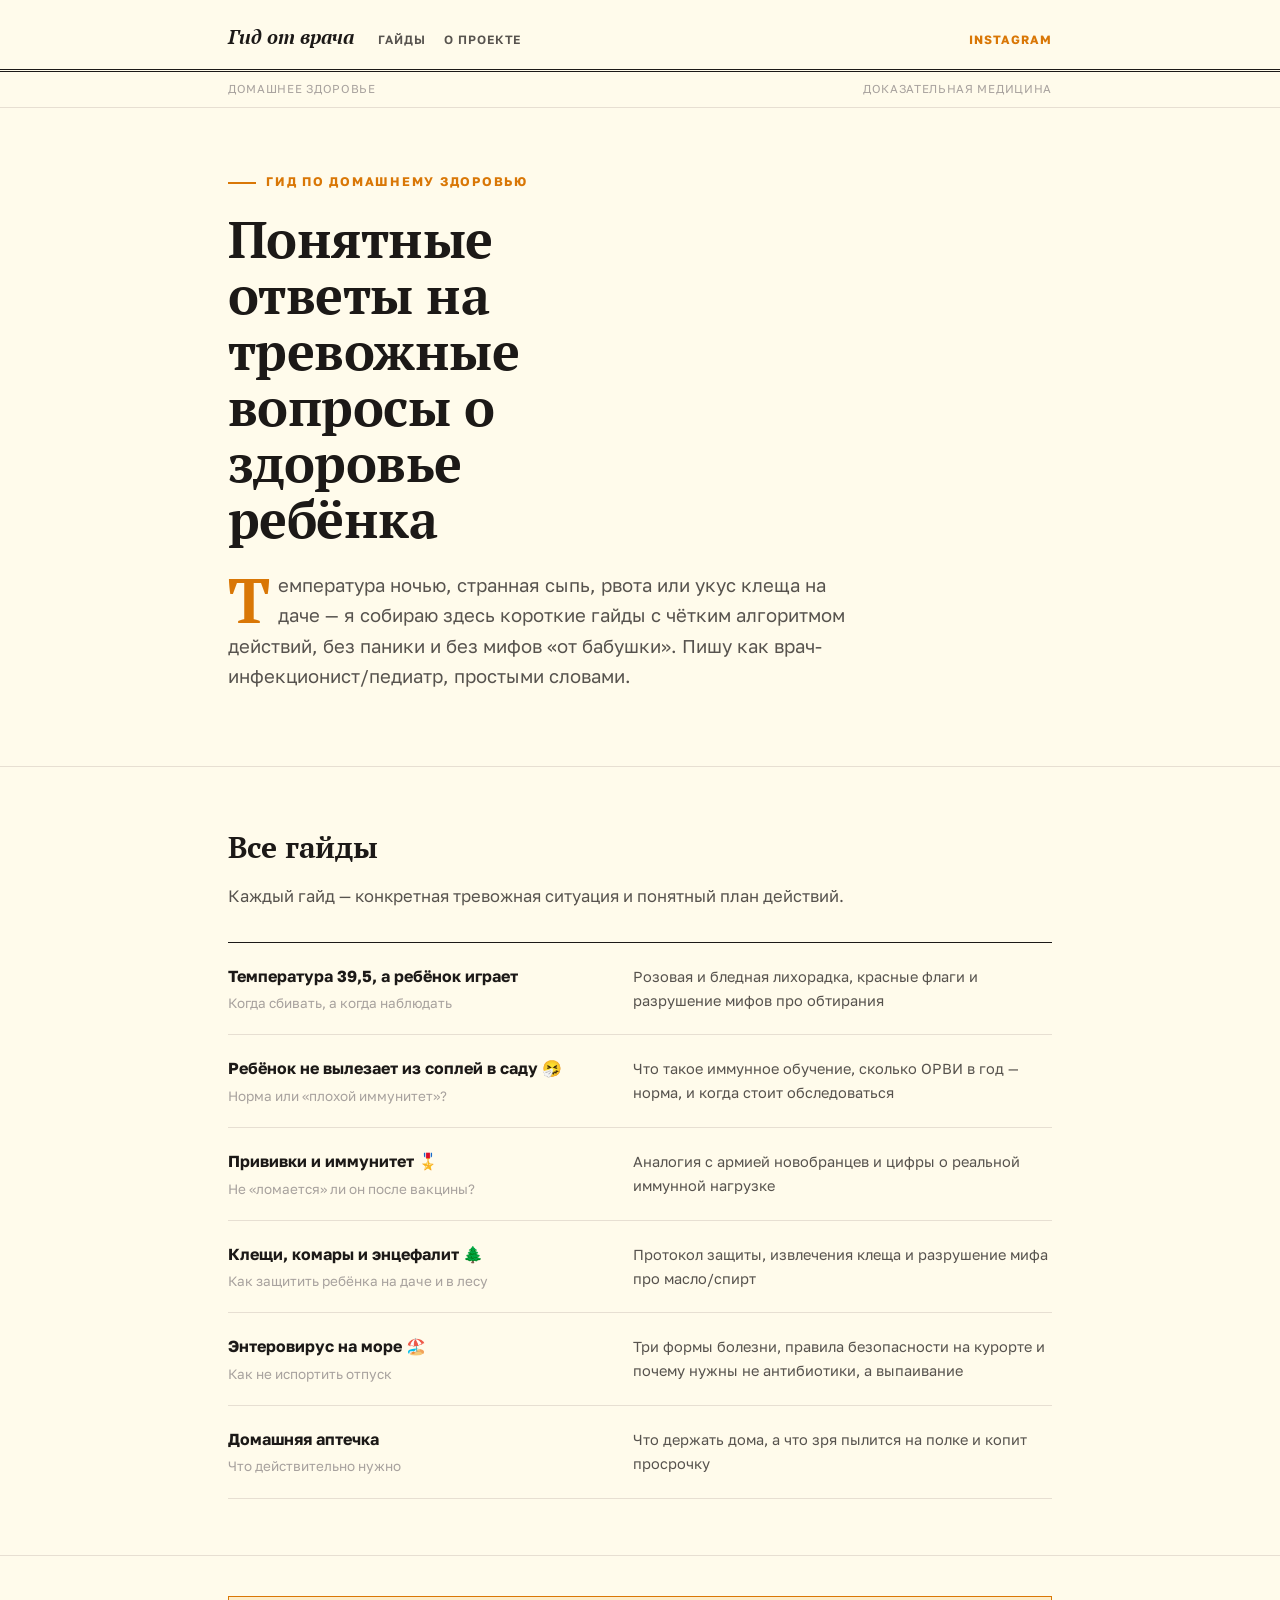
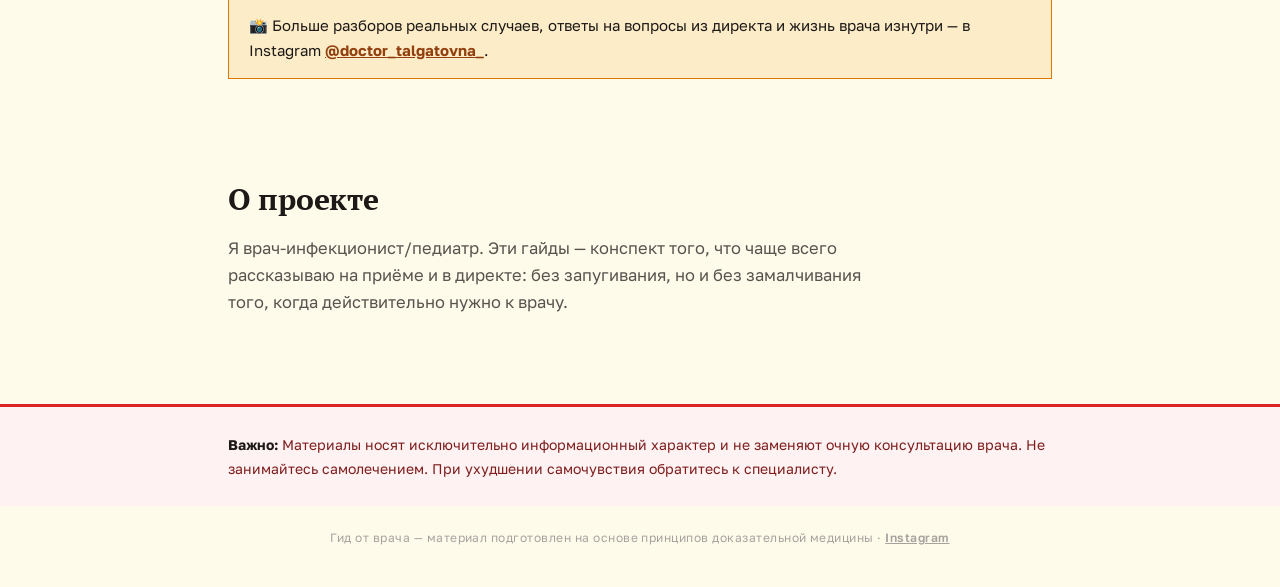
==== commit 01f09400: "Энтеровирус" ====
--- a/web/index.html
+++ b/web/index.html
@@ -58,6 +58,10 @@
         <div class="term">Клещи, комары и энцефалит 🌲<span class="sub">Как защитить ребёнка на даче и в лесу</span></div>
         <div class="desc">Протокол защиты, извлечения клеща и разрушение мифа про масло/спирт</div>
       </a>
+      <a class="entry guide-entry reveal" href="/enterovirus-na-more">
+        <div class="term">Энтеровирус на море 🏖️<span class="sub">Как не испортить отпуск</span></div>
+        <div class="desc">Три формы болезни, правила безопасности на курорте и почему нужны не антибиотики, а выпаивание</div>
+      </a>
       <a class="entry guide-entry reveal" href="/aptechka-obshie-pravila">
         <div class="term">Домашняя аптечка<span class="sub">Что действительно нужно</span></div>
         <div class="desc">Что держать дома, а что зря пылится на полке и копит просрочку</div>
--- a/web/style.css
+++ b/web/style.css
@@ -356,6 +356,35 @@
   font-size: 17px;
 }
 
+/* ---------- Symptom grid (clinical forms, side by side) ---------- */
+.symptom-grid {
+  display: grid;
+  grid-template-columns: repeat(auto-fit, minmax(200px, 1fr));
+  gap: 20px;
+  margin: 28px 0;
+}
+
+.symptom-card {
+  border-top: 3px solid var(--accent);
+  padding: 20px 4px 0;
+}
+
+.symptom-icon {
+  font-size: 30px;
+  margin-bottom: 10px;
+}
+
+.symptom-card h3 {
+  font-size: 16.5px;
+  margin: 0 0 8px;
+}
+
+.symptom-card p {
+  margin: 0;
+  font-size: 14px;
+  color: var(--ink-soft);
+}
+
 /* ---------- Instagram CTA banner ---------- */
 .cta-inline {
   background: var(--tint-bg);
@@ -682,6 +711,7 @@
   .myth-pair .myth { border-right: none; border-bottom: 1px solid var(--rule-strong); }
   .situation-row { grid-template-columns: 1fr; gap: 6px; }
   .numbered-item { grid-template-columns: 40px 1fr; }
+  .symptom-grid { grid-template-columns: 1fr; }
   .masthead .container { flex-wrap: wrap; }
   .masthead nav { order: 3; flex: 1 1 100%; gap: 12px; }
 }
